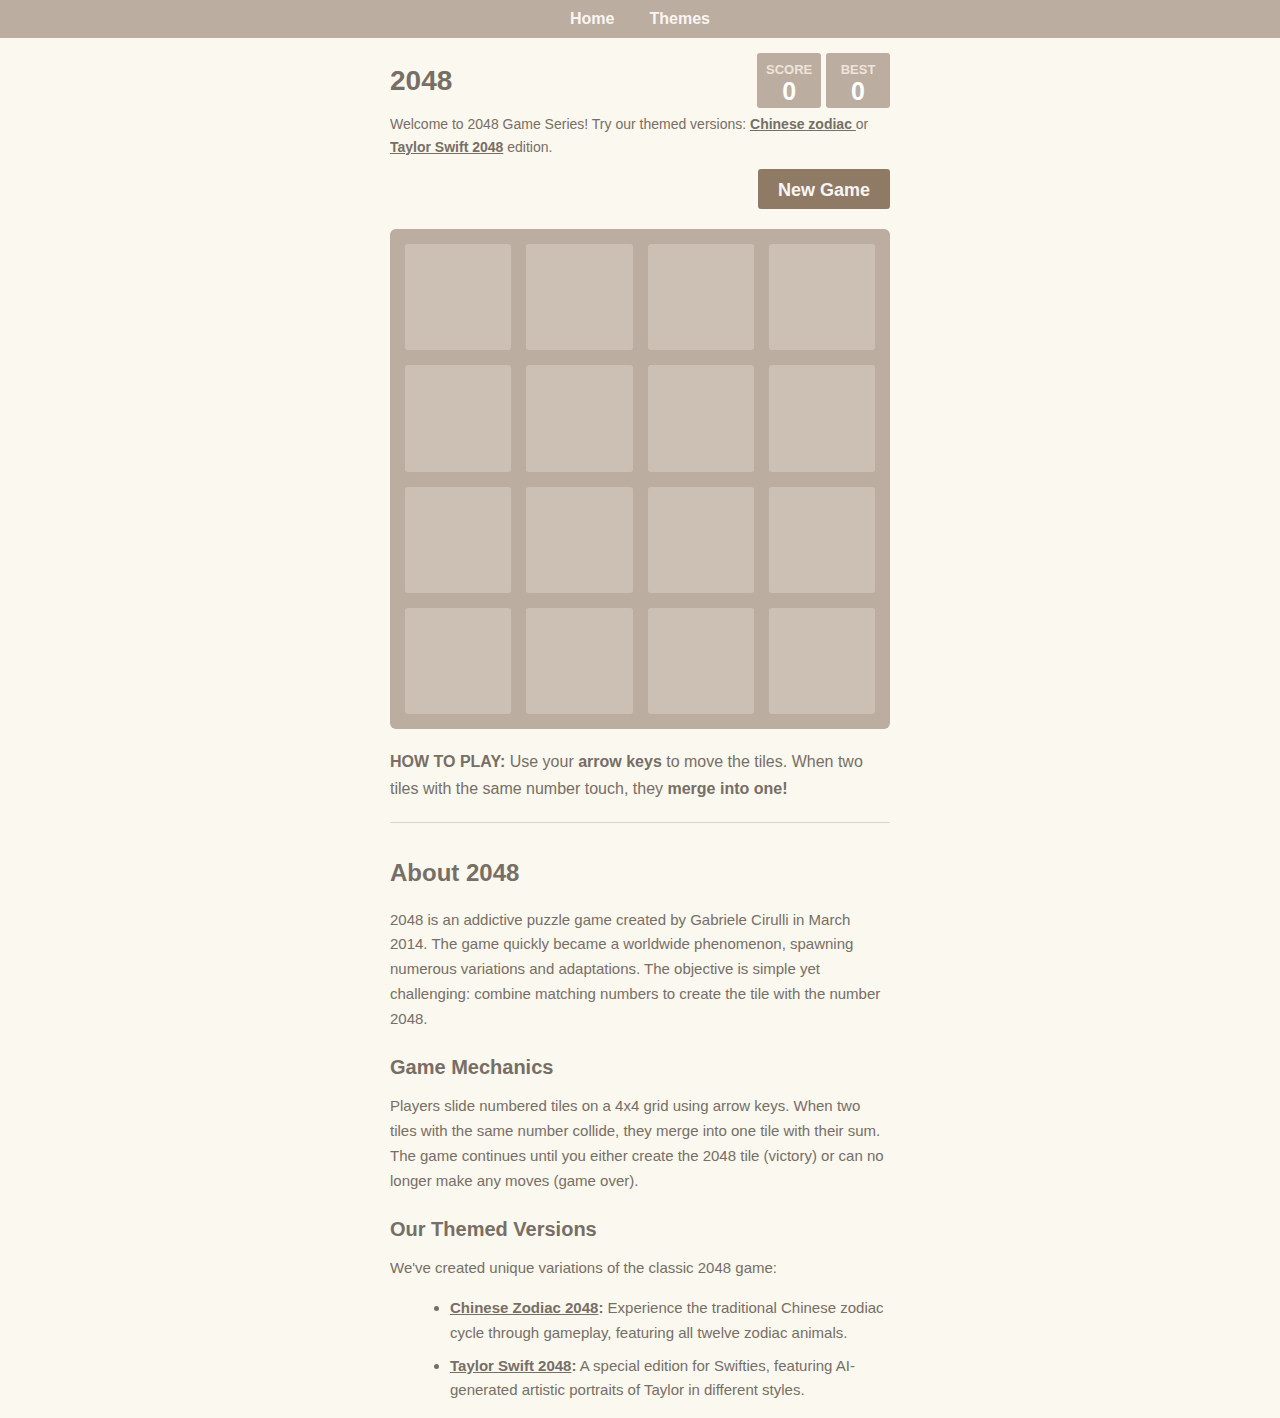
==== index.html @ b106d7b9 "update index" ====
<!DOCTYPE html>
<html>
<head>
  <meta charset="utf-8">
  <title>2048 Game Series | 2048 Fun Games</title>
  <meta name="description" content="Play the 2048 game series! Try our themed versions: Chinese zodiac 2048 or Taylor Swift 2048.">
  <link href="themes/common.css" rel="stylesheet" type="text/css">
  <link href="style/main.css" rel="stylesheet" type="text/css">
 
  <link rel="apple-touch-icon" href="meta/apple-touch-icon.png">
  <link rel="apple-touch-startup-image" href="meta/apple-touch-startup-image-640x1096.png" media="(device-width: 320px) and (device-height: 568px) and (-webkit-device-pixel-ratio: 2)"> <!-- iPhone 5+ -->
  <link rel="apple-touch-startup-image" href="meta/apple-touch-startup-image-640x920.png"  media="(device-width: 320px) and (device-height: 480px) and (-webkit-device-pixel-ratio: 2)"> <!-- iPhone, retina -->
  <meta name="apple-mobile-web-app-capable" content="yes">
  <meta name="apple-mobile-web-app-status-bar-style" content="black">

  <meta name="HandheldFriendly" content="True">
  <meta name="MobileOptimized" content="320">
  <meta name="viewport" content="width=device-width, target-densitydpi=160dpi, initial-scale=1.0, maximum-scale=1, user-scalable=no, minimal-ui">
  <link rel="icon" type="image/x-icon" href="favicon-16x16.ico">
  <link rel="shortcut icon" type="image/x-icon" href="favicon-16x16.ico">
  <link rel="stylesheet" href="https://cdnjs.cloudflare.com/ajax/libs/font-awesome/5.15.4/css/all.min.css">
</head>
<body>
  <div class="nav-container">
    <div class="nav-menu">
      <div class="nav-item">
        <a href="index.html" style="color: #f9f6f2; text-decoration: none; display: block;">Home</a>
      </div>
      <div class="nav-item">
        Themes
        <div class="dropdown-content">
          <a href="themes/zodiac.html">Chinese Zodiac</a>
          <a href="themes/taylorSwift.html">Taylor Swift</a>
        </div>
      </div>
    </div>
  </div>

  <div class="container">
    <div class="heading">
      <h1 class="title">2048</h1>
      <div class="scores-container">
        <div class="score-container">0</div>
        <div class="best-container">0</div>
      </div>
    </div>

    <p class="theme-intro">
      Welcome to 2048 Game Series! Try our themed versions: 
      <a href="themes/zodiac.html">Chinese zodiac </a> or 
      <a href="themes/taylorSwift.html">Taylor Swift 2048</a> edition.
    </p>

    <div class="above-game">
      
      <a class="restart-button">New Game</a>
    </div>

    <div class="game-container">
      <div class="game-message">
        <p></p>
        <div class="social-sharing">
          <a href="#" class="twitter-share" onclick="shareOnTwitter()">
            <i class="fab fa-twitter"></i> Share on Twitter
          </a>
          <a href="#" class="xiaohongshu-share" onclick="shareOnXiaohongshu()">
            <i class="fas fa-heart"></i> Share on 小红书
          </a>
        </div>
        <div class="lower">
          <a class="keep-playing-button">Keep going</a>
          <a class="retry-button">Try again</a>
        </div>
      </div>

      <div class="grid-container">
        <div class="grid-row">
          <div class="grid-cell"></div>
          <div class="grid-cell"></div>
          <div class="grid-cell"></div>
          <div class="grid-cell"></div>
        </div>
        <div class="grid-row">
          <div class="grid-cell"></div>
          <div class="grid-cell"></div>
          <div class="grid-cell"></div>
          <div class="grid-cell"></div>
        </div>
        <div class="grid-row">
          <div class="grid-cell"></div>
          <div class="grid-cell"></div>
          <div class="grid-cell"></div>
          <div class="grid-cell"></div>
        </div>
        <div class="grid-row">
          <div class="grid-cell"></div>
          <div class="grid-cell"></div>
          <div class="grid-cell"></div>
          <div class="grid-cell"></div>
        </div>
      </div>

      <div class="tile-container">

      </div>
    </div>

    <p class="game-explanation">
      <strong class="important">How to play:</strong> Use your <strong>arrow keys</strong> to move the tiles. When two tiles with the same number touch, they <strong>merge into one!</strong>
    </p>
    <hr>
    <div class="game-description">
      <h2>About 2048</h2>
      <p>2048 is an addictive puzzle game created by Gabriele Cirulli in March 2014. The game quickly became a worldwide phenomenon, 
      spawning numerous variations and adaptations. The objective is simple yet challenging: combine matching numbers to create the tile with the number 2048.</p>
      
      <h3>Game Mechanics</h3>
      <p>Players slide numbered tiles on a 4x4 grid using arrow keys. When two tiles with the same number collide, they merge into one tile with their sum. 
      The game continues until you either create the 2048 tile (victory) or can no longer make any moves (game over).</p>
      
      <h3>Our Themed Versions</h3>
      <p>We've created unique variations of the classic 2048 game:</p>
      <ul>
        <li><strong><a href="themes/zodiac.html">Chinese Zodiac 2048</a>:</strong> Experience the traditional Chinese zodiac cycle through gameplay, featuring all twelve zodiac animals.</li>
        <li><strong><a href="themes/taylorSwift.html">Taylor Swift 2048</a>:</strong> A special edition for Swifties, featuring AI-generated artistic portraits of Taylor in different styles.</li>
      </ul>
    </div>
  </div>

  <script src="js/bind_polyfill.js"></script>
  <script src="js/classlist_polyfill.js"></script>
  <script src="js/animframe_polyfill.js"></script>
  <script src="js/keyboard_input_manager.js"></script>
  <script src="js/html_actuator.js"></script>
  <script src="js/grid.js"></script>
  <script src="js/tile.js"></script>
  <script src="js/local_storage_manager.js"></script>
  <script src="js/game_manager.js"></script>
  <script src="js/application.js"></script>
  <script>
    function shareOnTwitter() {
      const text = "I just played 2048 Game! Check it out!";
      const url = window.location.href;
      window.open(`https://twitter.com/intent/tweet?text=${encodeURIComponent(text)}&url=${encodeURIComponent(url)}`, '_blank');
    }

    function shareOnXiaohongshu() {
      // 小红书分享
      const text = "I just played 2048 Game! Check it out: " + window.location.href;
      navigator.clipboard.writeText(text).then(() => {
        alert("Link copied! You can now paste it on Xiaohongshu.");
      });
    }
  </script>
  <div style="display: none;">
    <!-- Google tag (gtag.js) -->
    <script async src="https://www.googletagmanager.com/gtag/js?id=G-PC9T8W1TWM"></script>
    <script>
      window.dataLayer = window.dataLayer || [];
      function gtag(){dataLayer.push(arguments);}
      gtag('js', new Date());

      gtag('config', 'G-PC9T8W1TWM');
    </script>
  </div>
</body>
</html>
---- themes/common.css ----
/* 基础布局调整 */
body {
  margin: 0;
  padding: 0;
}

/* 导航栏样式 */
.nav-container {
  background-color: #bbada0;
  padding: 5px 0;
  margin-bottom: 15px;
  position: relative;
  z-index: 90;
}

.nav-menu {
  max-width: 500px;
  margin: 0 auto;
  display: flex;
  justify-content: center;
  gap: 15px;
}

.nav-item {
  position: relative;
  color: #f9f6f2;
  cursor: pointer;
  font-weight: bold;
  font-size: 16px;
  padding: 5px 10px;
}

.dropdown-content {
  display: none;
  position: absolute;
  background-color: #bbada0;
  min-width: 160px;
  box-shadow: 0px 8px 16px 0px rgba(0,0,0,0.2);
  z-index: 100;
  border-radius: 3px;
  top: 100%;
  left: 0;
  margin-top: 0;
}

.nav-item::after {
  content: '';
  position: absolute;
  bottom: -10px;
  left: 0;
  right: 0;
  height: 10px;
}

.nav-item:hover .dropdown-content {
  display: block;
}

.dropdown-content a {
  color: #f9f6f2;
  padding: 8px 12px;
  text-decoration: none;
  display: block;
  white-space: nowrap;
}

.dropdown-content a:hover {
  background-color: #8f7a66;
  border-radius: 3px;
}

/* 容器布局调整 */
.container {
  margin-top: 10px;
  padding: 0 15px;
  max-width: 600px;
}

.heading {
  margin-bottom: 5px;
}

h1.title {
  font-size: 28px;
  margin: 0;
  display: block;
  float: left;
}

.scores-container {
  float: right;
  margin-top: 0;
  z-index: 1;
  position: relative;
}

.above-game {
  margin-bottom: 10px;
  margin-top: 0;
}

.game-intro {
  margin-bottom: 0;
  line-height: 1.2;
  margin-top: 0;
}

.game-explanation {
  margin-top: 10px;
  font-size: 14px;
}

/* 移动端适配 */
@media screen and (max-width: 520px) {
  .container {
    padding: 0 10px;
    margin-top: 5px;
  }

  h1.title {
    font-size: 20px;
    padding-top: 5px;
  }

  .scores-container {
    margin-top: 0;
  }

  .score-container, .best-container {
    padding: 10px 15px;
    min-width: 40px;
  }

  .heading {
    margin-bottom: 5px;
  }

  .game-intro {
    font-size: 14px;
    margin-top: 0;
  }

  .game-explanation {
    font-size: 13px;
    margin-top: 5px;
  }

  .grid-container {
    margin-top: 5px;
  }

  .theme-intro {
    margin-bottom: 8px;
  }

  .above-game {
    margin-bottom: 8px;
    margin-top: 0;
  }
}

/* 小屏幕设备优化 */
@media screen and (max-width: 320px) {
  h1.title {
    font-size: 18px;
  }

  .container {
    padding: 0 5px;
  }

  .score-container, .best-container {
    padding: 8px 12px;
    min-width: 30px;
    font-size: 14px;
  }
}

.theme-intro {
  font-size: 14px;
  color: #776e65;
  margin-bottom: 10px;
  text-align: left;
}

.theme-intro a {
  color: #776e65;
  font-weight: bold;
  text-decoration: underline;
  cursor: pointer;
}

.theme-intro a:hover {
  color: #8f7a66;
}

.restart-button:hover {
  background-color: #9f8b77;
  transition: background-color 0.2s ease;
}

.nav-item:hover {
  opacity: 0.9;
}

/* SEO内容样式 */
.game-description {
  margin-top: 30px;
  color: #776e65;
  font-size: 15px;
  line-height: 1.65;
}

.game-description h2 {
  font-size: 24px;
  margin-bottom: 15px;
  color: #776e65;
}

.game-description h3 {
  font-size: 20px;
  margin: 20px 0 10px;
  color: #776e65;
}

.game-description p {
  margin-bottom: 15px;
}

.game-description ul {
  margin-left: 20px;
  margin-bottom: 15px;
}

.game-description li {
  margin-bottom: 8px;
}

@media screen and (max-width: 520px) {
  .game-description {
    font-size: 14px;
  }
  
  .game-description h2 {
    font-size: 20px;
  }
  
  .game-description h3 {
    font-size: 18px;
  }
}

/* 社交分享按钮样式 */
.social-sharing {
  text-align: center;
  margin: 20px 0;
}

.social-sharing a {
  display: inline-flex;
  align-items: center;
  justify-content: center;
  margin: 0 10px;
  padding: 8px 15px;
  border-radius: 20px;
  color: #fff;
  text-decoration: none;
  font-size: 14px;
  transition: opacity 0.2s;
}

.social-sharing a:hover {
  opacity: 0.8;
}

.social-sharing .twitter-share {
  background-color: #1DA1F2;
}

.social-sharing .youtube-share {
  background-color: #FF0000;
}

.social-sharing .xiaohongshu-share {
  background-color: #FE2C55;
}

.social-sharing i {
  margin-right: 5px;
  font-size: 16px;
}

@media screen and (max-width: 520px) {
  .social-sharing {
    margin: 15px 0;
  }
  
  .social-sharing a {
    padding: 6px 12px;
    font-size: 12px;
}
---- style/main.css ----
@import url(fonts/clear-sans.css);
html, body {
  margin: 0;
  padding: 0;
  background: #faf8ef;
  color: #776e65;
  font-family: "Clear Sans", "Helvetica Neue", Arial, sans-serif;
  font-size: 18px; }

body {
  margin: 0; }

.heading:after {
  content: "";
  display: block;
  clear: both; }

h1.title {
  font-weight: bold;
  margin: 0;
  display: block;
  float: left;
  line-height: 55px; }

@-webkit-keyframes move-up {
  0% {
    top: 25px;
    opacity: 1; }

  100% {
    top: -50px;
    opacity: 0; } }
@-moz-keyframes move-up {
  0% {
    top: 25px;
    opacity: 1; }

  100% {
    top: -50px;
    opacity: 0; } }
@keyframes move-up {
  0% {
    top: 25px;
    opacity: 1; }

  100% {
    top: -50px;
    opacity: 0; } }
.scores-container {
  float: right;
  text-align: right; }

.score-container, .best-container {
  position: relative;
  display: inline-block;
  background: #bbada0;
  padding: 15px 25px;
  font-size: 25px;
  height: 25px;
  line-height: 47px;
  font-weight: bold;
  border-radius: 3px;
  color: white;
  text-align: center; }
  .score-container:after, .best-container:after {
    position: absolute;
    width: 100%;
    top: 10px;
    left: 0;
    text-transform: uppercase;
    font-size: 13px;
    line-height: 13px;
    text-align: center;
    color: #eee4da; }
  .score-container .score-addition, .best-container .score-addition {
    position: absolute;
    right: 30px;
    color: red;
    font-size: 25px;
    line-height: 25px;
    font-weight: bold;
    color: rgba(119, 110, 101, 0.9);
    z-index: 100;
    -webkit-animation: move-up 600ms ease-in;
    -moz-animation: move-up 600ms ease-in;
    animation: move-up 600ms ease-in;
    -webkit-animation-fill-mode: both;
    -moz-animation-fill-mode: both;
    animation-fill-mode: both; }

.score-container:after {
  content: "Score"; }

.best-container:after {
  content: "Best"; }

p {
  margin-top: 0;
  margin-bottom: 10px;
  line-height: 1.65; }

a {
  color: #776e65;
  font-weight: bold;
  text-decoration: underline;
  cursor: pointer; }

strong.important {
  text-transform: uppercase; }

hr {
  border: none;
  border-bottom: 1px solid #d8d4d0;
  margin-top: 20px;
  margin-bottom: 30px; }

.container {
  width: 500px;
  margin: 0 auto; }

@-webkit-keyframes fade-in {
  0% {
    opacity: 0; }

  100% {
    opacity: 1; } }
@-moz-keyframes fade-in {
  0% {
    opacity: 0; }

  100% {
    opacity: 1; } }
@keyframes fade-in {
  0% {
    opacity: 0; }

  100% {
    opacity: 1; } }
.game-container {
  margin-top: 20px;
  position: relative;
  padding: 15px;
  cursor: default;
  -webkit-touch-callout: none;
  -ms-touch-callout: none;
  -webkit-user-select: none;
  -moz-user-select: none;
  -ms-user-select: none;
  -ms-touch-action: none;
  touch-action: none;
  background: #bbada0;
  border-radius: 6px;
  width: 500px;
  height: 500px;
  -webkit-box-sizing: border-box;
  -moz-box-sizing: border-box;
  box-sizing: border-box; }
  .game-container .game-message {
    display: none;
    position: absolute;
    top: 0;
    right: 0;
    bottom: 0;
    left: 0;
    background: rgba(238, 228, 218, 0.5);
    z-index: 100;
    text-align: center;
    -webkit-animation: fade-in 800ms ease 1200ms;
    -moz-animation: fade-in 800ms ease 1200ms;
    animation: fade-in 800ms ease 1200ms;
    -webkit-animation-fill-mode: both;
    -moz-animation-fill-mode: both;
    animation-fill-mode: both; }
    .game-container .game-message p {
      font-size: 60px;
      font-weight: bold;
      height: 60px;
      line-height: 60px;
      margin-top: 222px; }
    .game-container .game-message .lower {
      display: block;
      margin-top: 59px; }
    .game-container .game-message a {
      display: inline-block;
      background: #8f7a66;
      border-radius: 3px;
      padding: 0 20px;
      text-decoration: none;
      color: #f9f6f2;
      height: 40px;
      line-height: 42px;
      margin-left: 9px; }
      .game-container .game-message a.keep-playing-button {
        display: none; }
    .game-container .game-message.game-won {
      background: rgba(237, 194, 46, 0.5);
      color: #f9f6f2; }
      .game-container .game-message.game-won a.keep-playing-button {
        display: inline-block; }
    .game-container .game-message.game-won, .game-container .game-message.game-over {
      display: block; }

.grid-container {
  position: absolute;
  z-index: 1; }

.grid-row {
  margin-bottom: 15px; }
  .grid-row:last-child {
    margin-bottom: 0; }
  .grid-row:after {
    content: "";
    display: block;
    clear: both; }

.grid-cell {
  width: 106.25px;
  height: 106.25px;
  margin-right: 15px;
  float: left;
  border-radius: 3px;
  background: rgba(238, 228, 218, 0.35); }
  .grid-cell:last-child {
    margin-right: 0; }

.tile-container {
  position: absolute;
  z-index: 2; }

.tile, .tile .tile-inner {
  width: 107px;
  height: 107px;
  line-height: 107px; }
.tile.tile-position-1-1 {
  -webkit-transform: translate(0px, 0px);
  -moz-transform: translate(0px, 0px);
  -ms-transform: translate(0px, 0px);
  transform: translate(0px, 0px); }
.tile.tile-position-1-2 {
  -webkit-transform: translate(0px, 121px);
  -moz-transform: translate(0px, 121px);
  -ms-transform: translate(0px, 121px);
  transform: translate(0px, 121px); }
.tile.tile-position-1-3 {
  -webkit-transform: translate(0px, 242px);
  -moz-transform: translate(0px, 242px);
  -ms-transform: translate(0px, 242px);
  transform: translate(0px, 242px); }
.tile.tile-position-1-4 {
  -webkit-transform: translate(0px, 363px);
  -moz-transform: translate(0px, 363px);
  -ms-transform: translate(0px, 363px);
  transform: translate(0px, 363px); }
.tile.tile-position-2-1 {
  -webkit-transform: translate(121px, 0px);
  -moz-transform: translate(121px, 0px);
  -ms-transform: translate(121px, 0px);
  transform: translate(121px, 0px); }
.tile.tile-position-2-2 {
  -webkit-transform: translate(121px, 121px);
  -moz-transform: translate(121px, 121px);
  -ms-transform: translate(121px, 121px);
  transform: translate(121px, 121px); }
.tile.tile-position-2-3 {
  -webkit-transform: translate(121px, 242px);
  -moz-transform: translate(121px, 242px);
  -ms-transform: translate(121px, 242px);
  transform: translate(121px, 242px); }
.tile.tile-position-2-4 {
  -webkit-transform: translate(121px, 363px);
  -moz-transform: translate(121px, 363px);
  -ms-transform: translate(121px, 363px);
  transform: translate(121px, 363px); }
.tile.tile-position-3-1 {
  -webkit-transform: translate(242px, 0px);
  -moz-transform: translate(242px, 0px);
  -ms-transform: translate(242px, 0px);
  transform: translate(242px, 0px); }
.tile.tile-position-3-2 {
  -webkit-transform: translate(242px, 121px);
  -moz-transform: translate(242px, 121px);
  -ms-transform: translate(242px, 121px);
  transform: translate(242px, 121px); }
.tile.tile-position-3-3 {
  -webkit-transform: translate(242px, 242px);
  -moz-transform: translate(242px, 242px);
  -ms-transform: translate(242px, 242px);
  transform: translate(242px, 242px); }
.tile.tile-position-3-4 {
  -webkit-transform: translate(242px, 363px);
  -moz-transform: translate(242px, 363px);
  -ms-transform: translate(242px, 363px);
  transform: translate(242px, 363px); }
.tile.tile-position-4-1 {
  -webkit-transform: translate(363px, 0px);
  -moz-transform: translate(363px, 0px);
  -ms-transform: translate(363px, 0px);
  transform: translate(363px, 0px); }
.tile.tile-position-4-2 {
  -webkit-transform: translate(363px, 121px);
  -moz-transform: translate(363px, 121px);
  -ms-transform: translate(363px, 121px);
  transform: translate(363px, 121px); }
.tile.tile-position-4-3 {
  -webkit-transform: translate(363px, 242px);
  -moz-transform: translate(363px, 242px);
  -ms-transform: translate(363px, 242px);
  transform: translate(363px, 242px); }
.tile.tile-position-4-4 {
  -webkit-transform: translate(363px, 363px);
  -moz-transform: translate(363px, 363px);
  -ms-transform: translate(363px, 363px);
  transform: translate(363px, 363px); }

.tile {
  position: absolute;
  -webkit-transition: 100ms ease-in-out;
  -moz-transition: 100ms ease-in-out;
  transition: 100ms ease-in-out;
  -webkit-transition-property: -webkit-transform;
  -moz-transition-property: -moz-transform;
  transition-property: transform; }
  .tile .tile-inner {
    border-radius: 3px;
    background: #eee4da;
    text-align: center;
    font-weight: bold;
    z-index: 10;
    font-size: 55px; }
  .tile.tile-2 .tile-inner {
    background: #eee4da;
    box-shadow: 0 0 30px 10px rgba(243, 215, 116, 0), inset 0 0 0 1px rgba(255, 255, 255, 0); }
  .tile.tile-4 .tile-inner {
    background: #ede0c8;
    box-shadow: 0 0 30px 10px rgba(243, 215, 116, 0), inset 0 0 0 1px rgba(255, 255, 255, 0); }
  .tile.tile-8 .tile-inner {
    color: #f9f6f2;
    background: #f2b179; }
  .tile.tile-16 .tile-inner {
    color: #f9f6f2;
    background: #f59563; }
  .tile.tile-32 .tile-inner {
    color: #f9f6f2;
    background: #f67c5f; }
  .tile.tile-64 .tile-inner {
    color: #f9f6f2;
    background: #f65e3b; }
  .tile.tile-128 .tile-inner {
    color: #f9f6f2;
    background: #edcf72;
    box-shadow: 0 0 30px 10px rgba(243, 215, 116, 0.2381), inset 0 0 0 1px rgba(255, 255, 255, 0.14286);
    font-size: 45px; }
    @media screen and (max-width: 520px) {
      .tile.tile-128 .tile-inner {
        font-size: 25px; } }
  .tile.tile-256 .tile-inner {
    color: #f9f6f2;
    background: #edcc61;
    box-shadow: 0 0 30px 10px rgba(243, 215, 116, 0.31746), inset 0 0 0 1px rgba(255, 255, 255, 0.19048);
    font-size: 45px; }
    @media screen and (max-width: 520px) {
      .tile.tile-256 .tile-inner {
        font-size: 25px; } }
  .tile.tile-512 .tile-inner {
    color: #f9f6f2;
    background: #edc850;
    box-shadow: 0 0 30px 10px rgba(243, 215, 116, 0.39683), inset 0 0 0 1px rgba(255, 255, 255, 0.2381);
    font-size: 45px; }
    @media screen and (max-width: 520px) {
      .tile.tile-512 .tile-inner {
        font-size: 25px; } }
  .tile.tile-1024 .tile-inner {
    color: #f9f6f2;
    background: #edc53f;
    box-shadow: 0 0 30px 10px rgba(243, 215, 116, 0.47619), inset 0 0 0 1px rgba(255, 255, 255, 0.28571);
    font-size: 35px; }
    @media screen and (max-width: 520px) {
      .tile.tile-1024 .tile-inner {
        font-size: 15px; } }
  .tile.tile-2048 .tile-inner {
    color: #f9f6f2;
    background: #edc22e;
    box-shadow: 0 0 30px 10px rgba(243, 215, 116, 0.55556), inset 0 0 0 1px rgba(255, 255, 255, 0.33333);
    font-size: 35px; }
    @media screen and (max-width: 520px) {
      .tile.tile-2048 .tile-inner {
        font-size: 15px; } }
  .tile.tile-super .tile-inner {
    color: #f9f6f2;
    background: #3c3a32;
    font-size: 30px; }
    @media screen and (max-width: 520px) {
      .tile.tile-super .tile-inner {
        font-size: 10px; } }

@-webkit-keyframes appear {
  0% {
    opacity: 0;
    -webkit-transform: scale(0);
    -moz-transform: scale(0);
    -ms-transform: scale(0);
    transform: scale(0); }

  100% {
    opacity: 1;
    -webkit-transform: scale(1);
    -moz-transform: scale(1);
    -ms-transform: scale(1);
    transform: scale(1); } }
@-moz-keyframes appear {
  0% {
    opacity: 0;
    -webkit-transform: scale(0);
    -moz-transform: scale(0);
    -ms-transform: scale(0);
    transform: scale(0); }

  100% {
    opacity: 1;
    -webkit-transform: scale(1);
    -moz-transform: scale(1);
    -ms-transform: scale(1);
    transform: scale(1); } }
@keyframes appear {
  0% {
    opacity: 0;
    -webkit-transform: scale(0);
    -moz-transform: scale(0);
    -ms-transform: scale(0);
    transform: scale(0); }

  100% {
    opacity: 1;
    -webkit-transform: scale(1);
    -moz-transform: scale(1);
    -ms-transform: scale(1);
    transform: scale(1); } }
.tile-new .tile-inner {
  -webkit-animation: appear 200ms ease 100ms;
  -moz-animation: appear 200ms ease 100ms;
  animation: appear 200ms ease 100ms;
  -webkit-animation-fill-mode: backwards;
  -moz-animation-fill-mode: backwards;
  animation-fill-mode: backwards; }

@-webkit-keyframes pop {
  0% {
    -webkit-transform: scale(0);
    -moz-transform: scale(0);
    -ms-transform: scale(0);
    transform: scale(0); }

  50% {
    -webkit-transform: scale(1.2);
    -moz-transform: scale(1.2);
    -ms-transform: scale(1.2);
    transform: scale(1.2); }

  100% {
    -webkit-transform: scale(1);
    -moz-transform: scale(1);
    -ms-transform: scale(1);
    transform: scale(1); } }
@-moz-keyframes pop {
  0% {
    -webkit-transform: scale(0);
    -moz-transform: scale(0);
    -ms-transform: scale(0);
    transform: scale(0); }

  50% {
    -webkit-transform: scale(1.2);
    -moz-transform: scale(1.2);
    -ms-transform: scale(1.2);
    transform: scale(1.2); }

  100% {
    -webkit-transform: scale(1);
    -moz-transform: scale(1);
    -ms-transform: scale(1);
    transform: scale(1); } }
@keyframes pop {
  0% {
    -webkit-transform: scale(0);
    -moz-transform: scale(0);
    -ms-transform: scale(0);
    transform: scale(0); }

  50% {
    -webkit-transform: scale(1.2);
    -moz-transform: scale(1.2);
    -ms-transform: scale(1.2);
    transform: scale(1.2); }

  100% {
    -webkit-transform: scale(1);
    -moz-transform: scale(1);
    -ms-transform: scale(1);
    transform: scale(1); } }
.tile-merged .tile-inner {
  z-index: 20;
  -webkit-animation: pop 200ms ease 100ms;
  -moz-animation: pop 200ms ease 100ms;
  animation: pop 200ms ease 100ms;
  -webkit-animation-fill-mode: backwards;
  -moz-animation-fill-mode: backwards;
  animation-fill-mode: backwards; }

.above-game:after {
  content: "";
  display: block;
  clear: both; }

.game-intro {
  float: left;
  line-height: 42px;
  margin-bottom: 0;
  font-size: 16px;
  max-width: 60%; }

.restart-button {
  display: inline-block;
  background: #8f7a66;
  border-radius: 3px;
  padding: 0 20px;
  text-decoration: none;
  color: #f9f6f2;
  height: 40px;
  line-height: 42px;
  float: right;
  transition: background 0.2s ease; }

.restart-button:hover {
  background: #9f8b77; }

.game-explanation {
  margin-top: 20px;
  font-size: 16px; }

@media screen and (max-width: 520px) {
  html, body {
    font-size: 15px; }

  body {
    margin: 0;
    padding: 0; }

  h1.title {
    font-size: 27px;
    line-height: 40px; }

  .container {
    width: 280px;
    margin: 0 auto; }

  .score-container, .best-container {
    margin-top: 0;
    padding: 15px 10px;
    min-width: 40px;
    height: 20px;
    line-height: 40px; }

  .heading {
    margin-bottom: 10px; }

  .game-intro {
    width: 55%;
    display: block;
    box-sizing: border-box;
    line-height: 1.65;
    font-size: 14px;
    max-width: 55%; }

  .restart-button {
    width: 42%;
    padding: 0;
    display: block;
    box-sizing: border-box;
    margin-top: 2px;
    font-size: 14px;
    float: right;
    text-align: center; }

  .game-container {
    margin-top: 10px;
    position: relative;
    padding: 10px;
    cursor: default;
    -webkit-touch-callout: none;
    -ms-touch-callout: none;
    -webkit-user-select: none;
    -moz-user-select: none;
    -ms-user-select: none;
    -ms-touch-action: none;
    touch-action: none;
    background: #bbada0;
    border-radius: 6px;
    width: 280px;
    height: 280px;
    -webkit-box-sizing: border-box;
    -moz-box-sizing: border-box;
    box-sizing: border-box; }
    .game-container .game-message {
      display: none;
      position: absolute;
      top: 0;
      right: 0;
      bottom: 0;
      left: 0;
      background: rgba(238, 228, 218, 0.5);
      z-index: 100;
      text-align: center;
      -webkit-animation: fade-in 800ms ease 1200ms;
      -moz-animation: fade-in 800ms ease 1200ms;
      animation: fade-in 800ms ease 1200ms;
      -webkit-animation-fill-mode: both;
      -moz-animation-fill-mode: both;
      animation-fill-mode: both; }
      .game-container .game-message p {
        font-size: 30px !important;
        height: 30px !important;
        line-height: 30px !important;
        margin-top: 90px !important; }
      .game-container .game-message .lower {
        display: block;
        margin-top: 30px !important; }
      .game-container .game-message a {
        display: inline-block;
        background: #8f7a66;
        border-radius: 3px;
        padding: 0 20px;
        text-decoration: none;
        color: #f9f6f2;
        height: 40px;
        line-height: 42px;
        margin-left: 9px; }
        .game-container .game-message a.keep-playing-button {
          display: none; }
      .game-container .game-message.game-won {
        background: rgba(237, 194, 46, 0.5);
        color: #f9f6f2; }
        .game-container .game-message.game-won a.keep-playing-button {
          display: inline-block; }
      .game-container .game-message.game-won, .game-container .game-message.game-over {
        display: block; }

  .grid-container {
    position: absolute;
    z-index: 1; }

  .grid-row {
    margin-bottom: 10px; }
    .grid-row:last-child {
      margin-bottom: 0; }
    .grid-row:after {
      content: "";
      display: block;
      clear: both; }

  .grid-cell {
    width: 57.5px;
    height: 57.5px;
    margin-right: 10px;
    float: left;
    border-radius: 3px;
    background: rgba(238, 228, 218, 0.35); }
    .grid-cell:last-child {
      margin-right: 0; }

  .tile-container {
    position: absolute;
    z-index: 2; }

  .tile, .tile .tile-inner {
    width: 58px;
    height: 58px;
    line-height: 58px; }
  .tile.tile-position-1-1 {
    -webkit-transform: translate(0px, 0px);
    -moz-transform: translate(0px, 0px);
    -ms-transform: translate(0px, 0px);
    transform: translate(0px, 0px); }
  .tile.tile-position-1-2 {
    -webkit-transform: translate(0px, 67px);
    -moz-transform: translate(0px, 67px);
    -ms-transform: translate(0px, 67px);
    transform: translate(0px, 67px); }
  .tile.tile-position-1-3 {
    -webkit-transform: translate(0px, 135px);
    -moz-transform: translate(0px, 135px);
    -ms-transform: translate(0px, 135px);
    transform: translate(0px, 135px); }
  .tile.tile-position-1-4 {
    -webkit-transform: translate(0px, 202px);
    -moz-transform: translate(0px, 202px);
    -ms-transform: translate(0px, 202px);
    transform: translate(0px, 202px); }
  .tile.tile-position-2-1 {
    -webkit-transform: translate(67px, 0px);
    -moz-transform: translate(67px, 0px);
    -ms-transform: translate(67px, 0px);
    transform: translate(67px, 0px); }
  .tile.tile-position-2-2 {
    -webkit-transform: translate(67px, 67px);
    -moz-transform: translate(67px, 67px);
    -ms-transform: translate(67px, 67px);
    transform: translate(67px, 67px); }
  .tile.tile-position-2-3 {
    -webkit-transform: translate(67px, 135px);
    -moz-transform: translate(67px, 135px);
    -ms-transform: translate(67px, 135px);
    transform: translate(67px, 135px); }
  .tile.tile-position-2-4 {
    -webkit-transform: translate(67px, 202px);
    -moz-transform: translate(67px, 202px);
    -ms-transform: translate(67px, 202px);
    transform: translate(67px, 202px); }
  .tile.tile-position-3-1 {
    -webkit-transform: translate(135px, 0px);
    -moz-transform: translate(135px, 0px);
    -ms-transform: translate(135px, 0px);
    transform: translate(135px, 0px); }
  .tile.tile-position-3-2 {
    -webkit-transform: translate(135px, 67px);
    -moz-transform: translate(135px, 67px);
    -ms-transform: translate(135px, 67px);
    transform: translate(135px, 67px); }
  .tile.tile-position-3-3 {
    -webkit-transform: translate(135px, 135px);
    -moz-transform: translate(135px, 135px);
    -ms-transform: translate(135px, 135px);
    transform: translate(135px, 135px); }
  .tile.tile-position-3-4 {
    -webkit-transform: translate(135px, 202px);
    -moz-transform: translate(135px, 202px);
    -ms-transform: translate(135px, 202px);
    transform: translate(135px, 202px); }
  .tile.tile-position-4-1 {
    -webkit-transform: translate(202px, 0px);
    -moz-transform: translate(202px, 0px);
    -ms-transform: translate(202px, 0px);
    transform: translate(202px, 0px); }
  .tile.tile-position-4-2 {
    -webkit-transform: translate(202px, 67px);
    -moz-transform: translate(202px, 67px);
    -ms-transform: translate(202px, 67px);
    transform: translate(202px, 67px); }
  .tile.tile-position-4-3 {
    -webkit-transform: translate(202px, 135px);
    -moz-transform: translate(202px, 135px);
    -ms-transform: translate(202px, 135px);
    transform: translate(202px, 135px); }
  .tile.tile-position-4-4 {
    -webkit-transform: translate(202px, 202px);
    -moz-transform: translate(202px, 202px);
    -ms-transform: translate(202px, 202px);
    transform: translate(202px, 202px); }

  .tile .tile-inner {
    font-size: 35px; }

  .game-message p {
    font-size: 30px !important;
    height: 30px !important;
    line-height: 30px !important;
    margin-top: 90px !important; }
  .game-message .lower {
    margin-top: 30px !important; } }

@media screen and (max-width: 320px) {
  .container {
    padding: 0 5px; }

  .game-container {
    margin-top: 5px; }

  .game-explanation {
    margin-top: 10px; } }
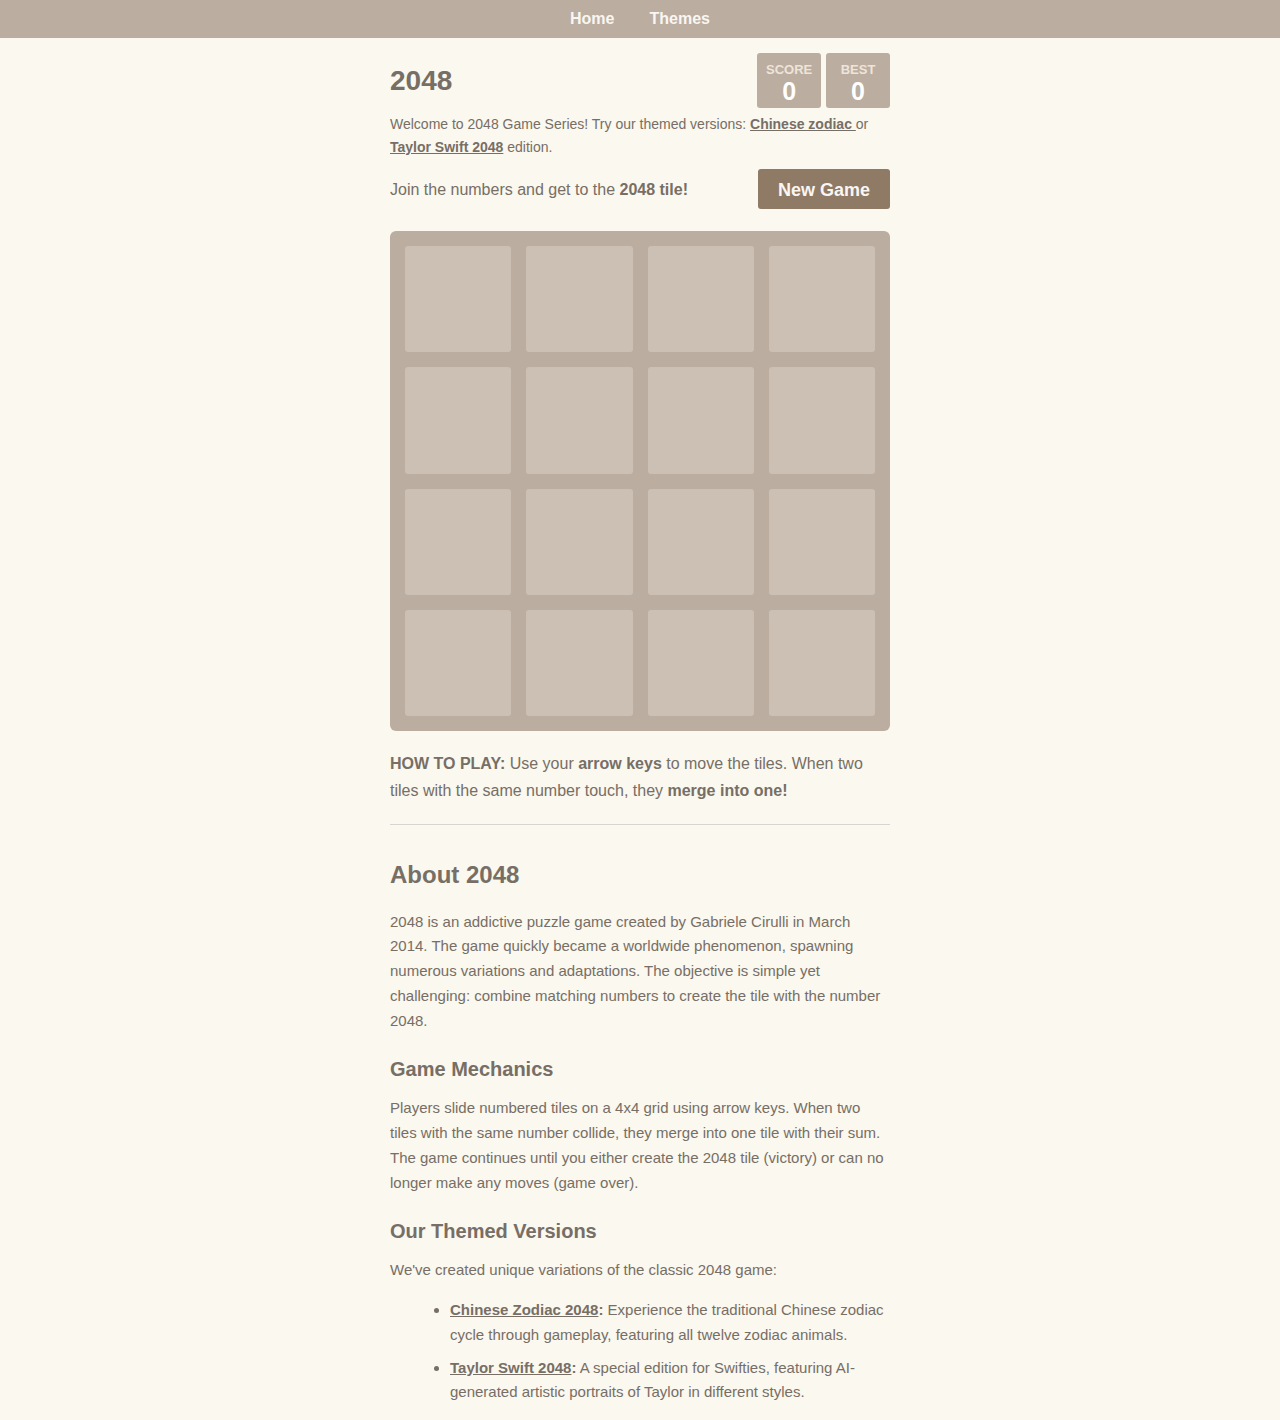
==== commit 4a16fffa: "update index" ====
--- a/index.html
+++ b/index.html
@@ -52,7 +52,7 @@
     </p>
 
     <div class="above-game">
-      
+      <p class="game-intro">Join the numbers and get to the <strong>2048 tile!</strong></p>
       <a class="restart-button">New Game</a>
     </div>
 
--- a/themes/common.css
+++ b/themes/common.css
@@ -101,7 +101,7 @@
 
 .game-intro {
   margin-bottom: 0;
-  line-height: 1.2;
+  
   margin-top: 0;
 }
 
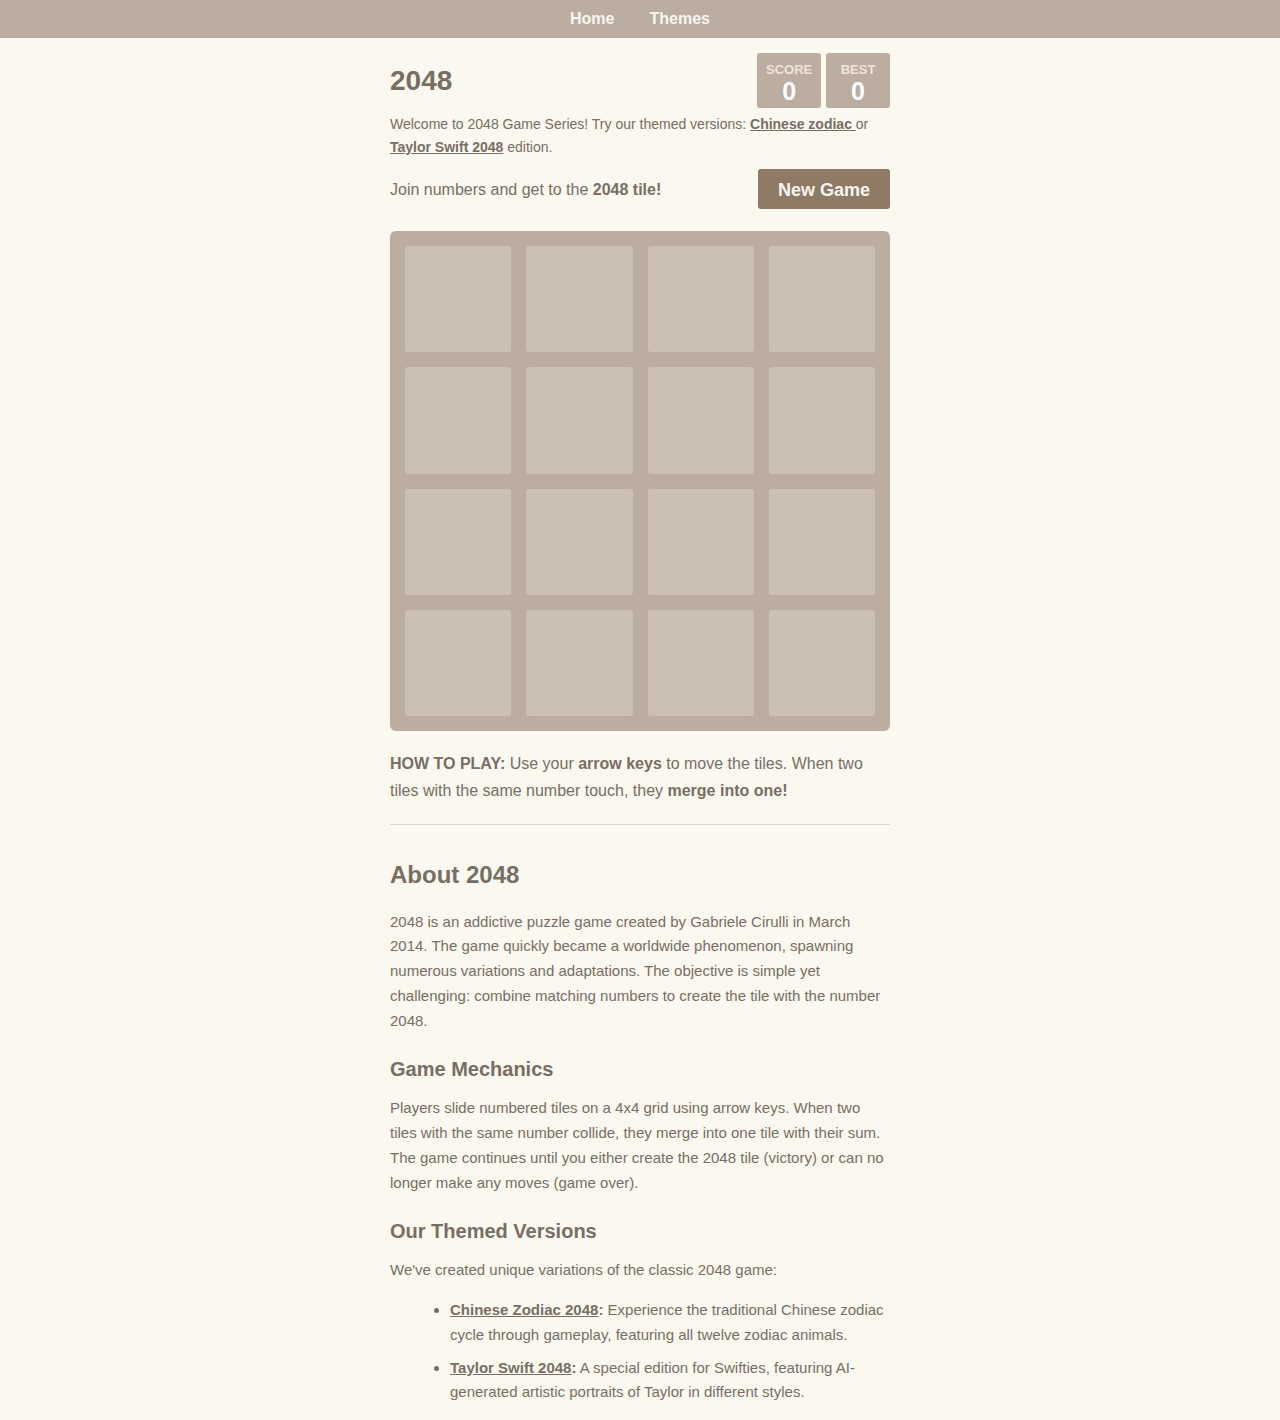
==== commit 1735a97e: "update index" ====
--- a/index.html
+++ b/index.html
@@ -52,7 +52,7 @@
     </p>
 
     <div class="above-game">
-      <p class="game-intro">Join the numbers and get to the <strong>2048 tile!</strong></p>
+      <p class="game-intro">Join numbers and get to the <strong>2048 tile!</strong></p>
       <a class="restart-button">New Game</a>
     </div>
 
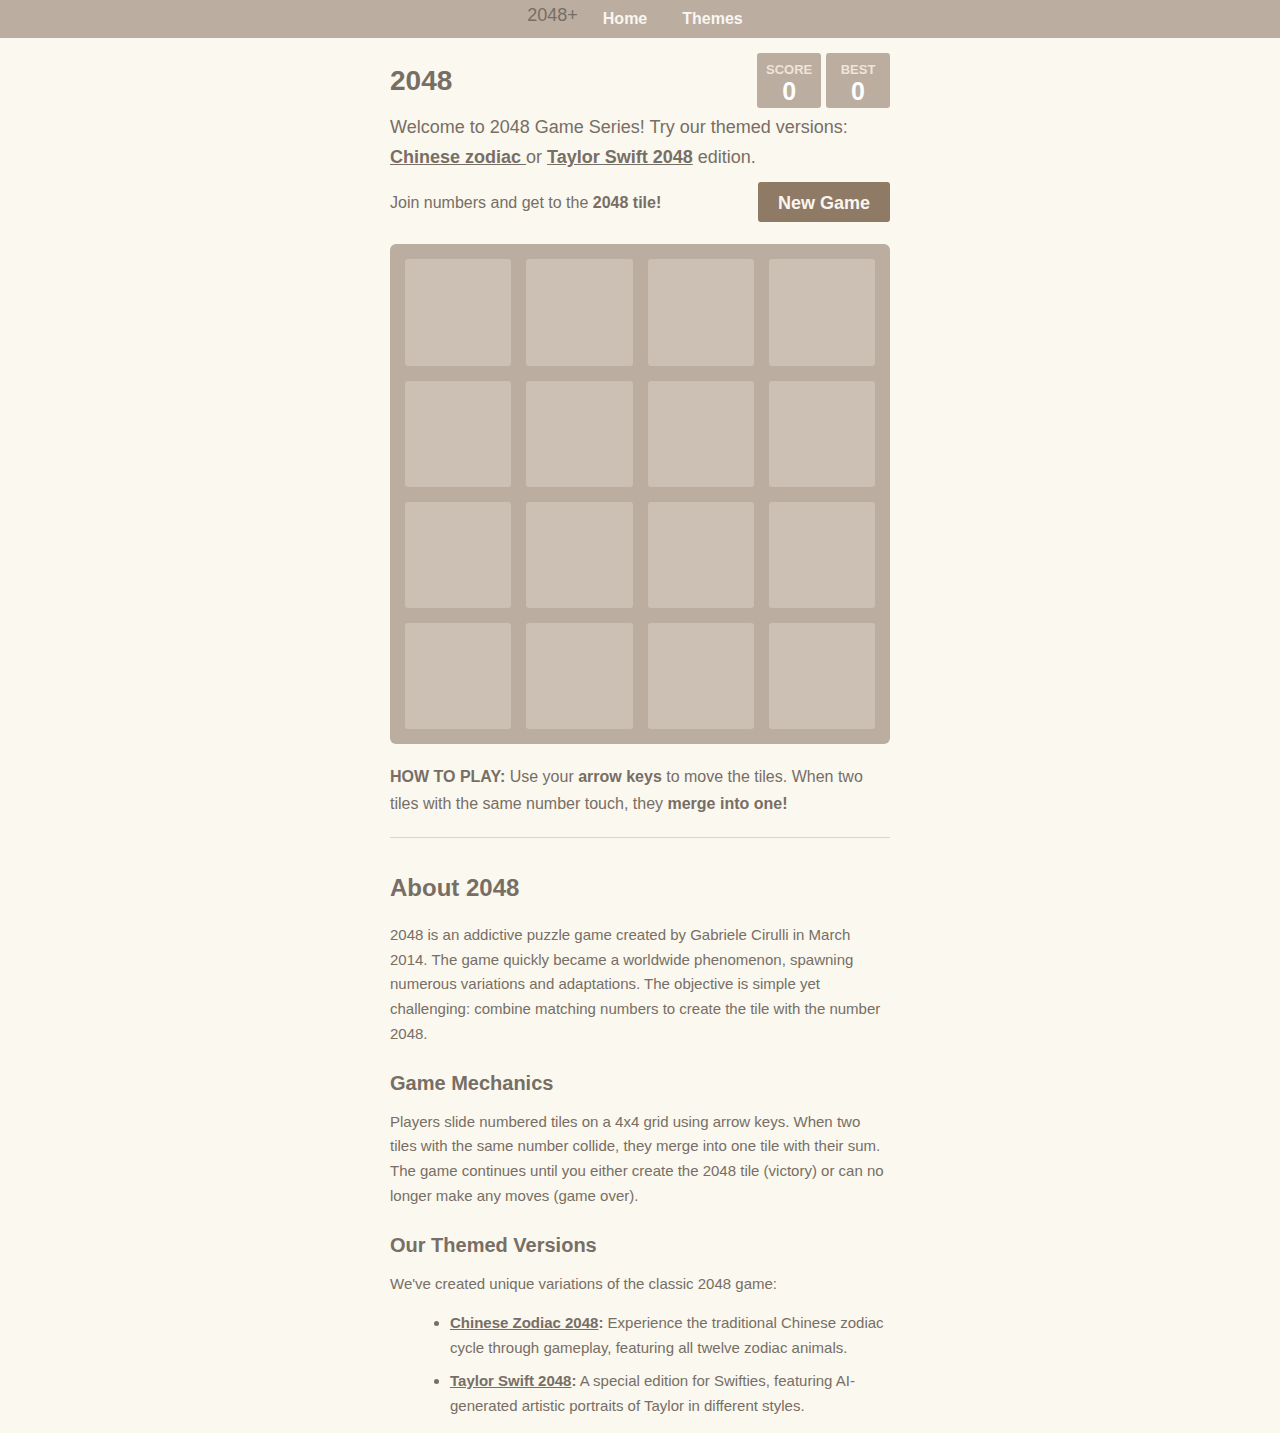
==== commit b9a475ef: "2048+" ====
--- a/index.html
+++ b/index.html
@@ -23,6 +23,7 @@
 <body>
   <div class="nav-container">
     <div class="nav-menu">
+      <div class="site-title">2048+</div>
       <div class="nav-item">
         <a href="index.html" style="color: #f9f6f2; text-decoration: none; display: block;">Home</a>
       </div>
--- a/themes/common.css
+++ b/themes/common.css
@@ -19,6 +19,7 @@
   display: flex;
   justify-content: center;
   gap: 15px;
+  position: relative;
 }
 
 .nav-item {
@@ -177,7 +178,7 @@
 }
 
 .theme-intro {
-  font-size: 14px;
+ 
   color: #776e65;
   margin-bottom: 10px;
   text-align: left;
@@ -298,4 +299,22 @@
   .social-sharing a {
     padding: 6px 12px;
     font-size: 12px;
-} +}
+
+.site-title {
+  position: absolute;
+  left: 15px;
+  color: #f9f6f2;
+  font-weight: bold;
+  font-size: 20px;
+  line-height: 32px;
+  cursor: pointer;
+}
+
+@media screen and (max-width: 520px) {
+  .site-title {
+    font-size: 18px;
+    left: 10px;
+  }
+}
+  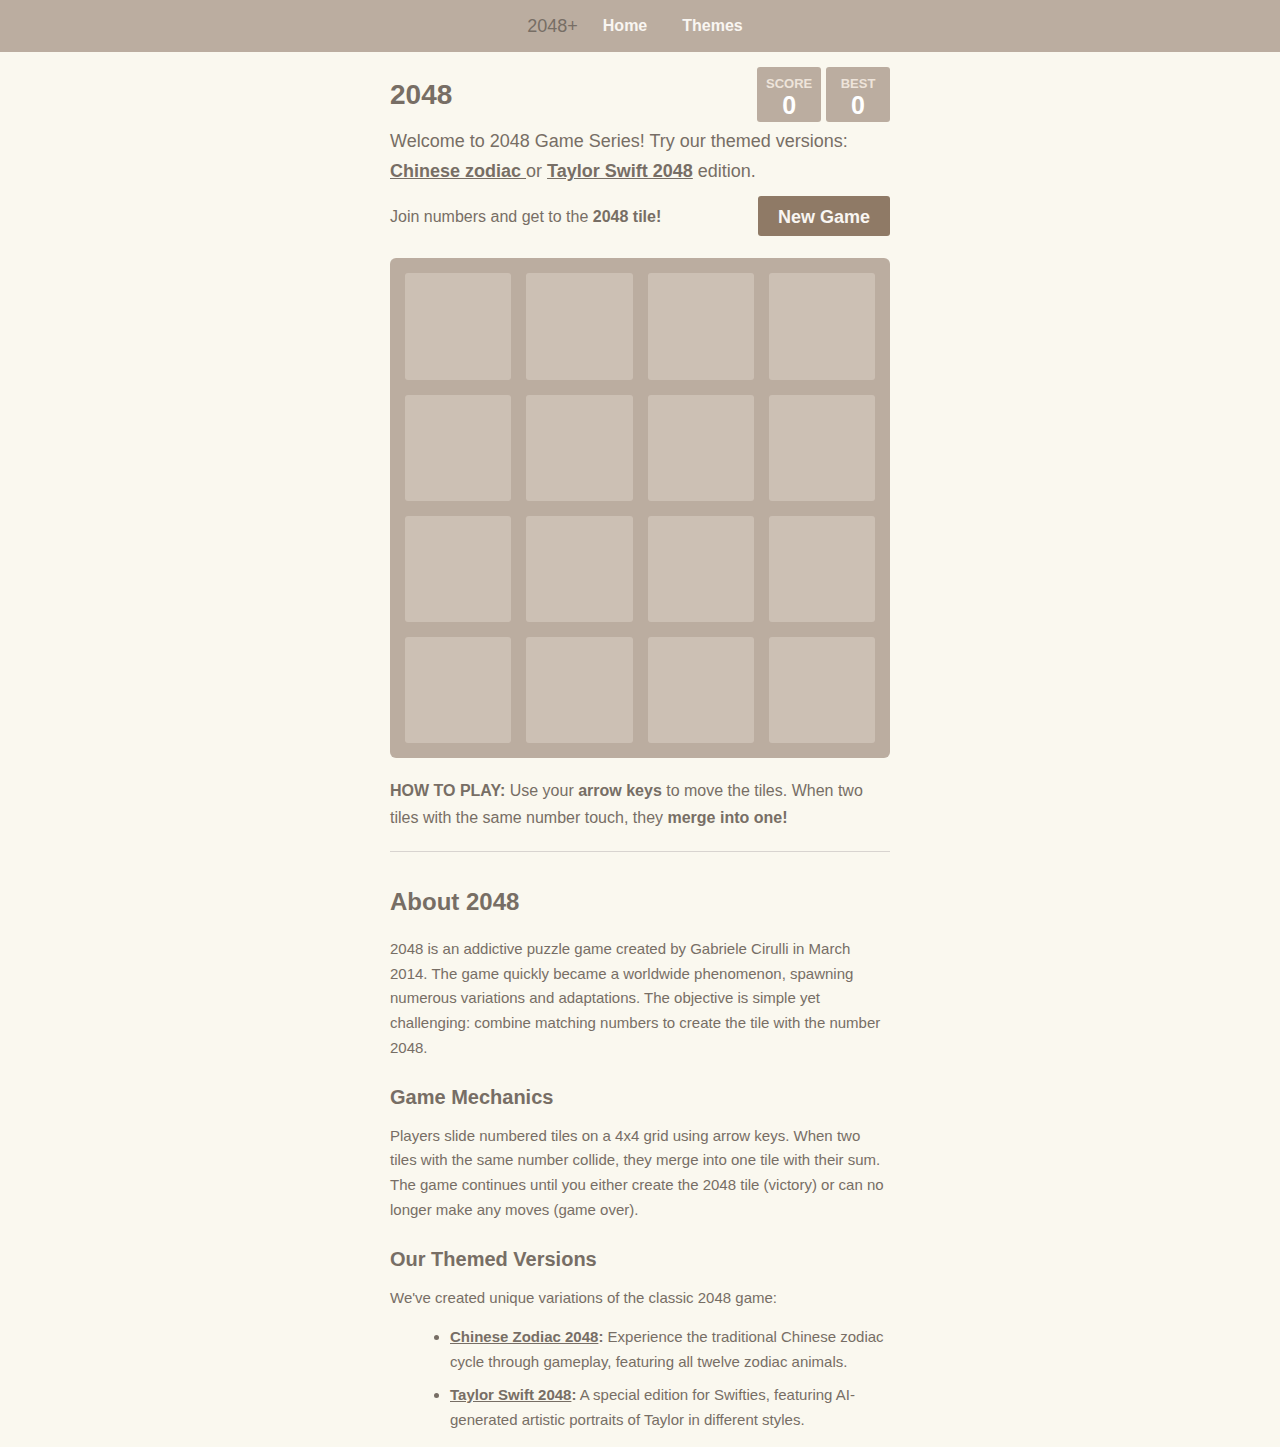
==== commit 81a1312f: "update" ====
--- a/index.html
+++ b/index.html
@@ -65,7 +65,7 @@
             <i class="fab fa-twitter"></i> Share on Twitter
           </a>
           <a href="#" class="xiaohongshu-share" onclick="shareOnXiaohongshu()">
-            <i class="fas fa-heart"></i> Share on 小红书
+            <i class="fas fa-heart"></i> Share on Little Red Book
           </a>
         </div>
         <div class="lower">
--- a/themes/common.css
+++ b/themes/common.css
@@ -11,15 +11,17 @@
   margin-bottom: 15px;
   position: relative;
   z-index: 90;
+  display: flex;
+  justify-content: center;
+  align-items: center;
 }
 
 .nav-menu {
   max-width: 500px;
-  margin: 0 auto;
   display: flex;
   justify-content: center;
   gap: 15px;
-  position: relative;
+  align-items: center;
 }
 
 .nav-item {
@@ -29,6 +31,8 @@
   font-weight: bold;
   font-size: 16px;
   padding: 5px 10px;
+  height: 32px;
+  line-height: 32px;
 }
 
 .dropdown-content {
@@ -306,9 +310,9 @@
   left: 15px;
   color: #f9f6f2;
   font-weight: bold;
-  font-size: 20px;
+  font-size: 24px;
+  height: 32px;
   line-height: 32px;
-  cursor: pointer;
 }
 
 @media screen and (max-width: 520px) {
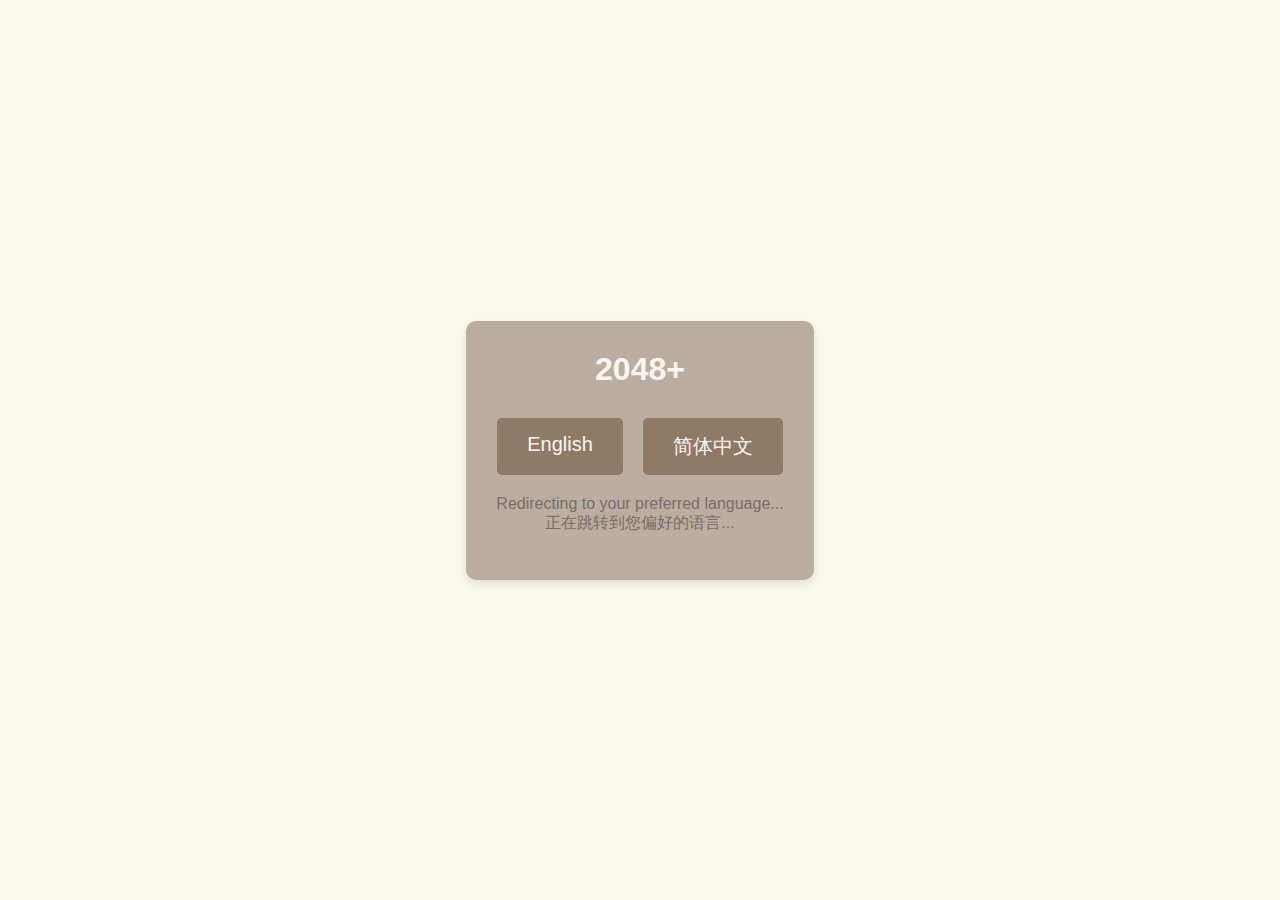
==== commit 5c5efdf3: "add all" ====
--- a/index.html
+++ b/index.html
@@ -2,167 +2,101 @@
 <html>
 <head>
   <meta charset="utf-8">
-  <title>2048 Game Series | 2048 Fun Games</title>
-  <meta name="description" content="Play the 2048 game series! Try our themed versions: Chinese zodiac 2048 or Taylor Swift 2048.">
-  <link href="themes/common.css" rel="stylesheet" type="text/css">
-  <link href="style/main.css" rel="stylesheet" type="text/css">
- 
-  <link rel="apple-touch-icon" href="meta/apple-touch-icon.png">
-  <link rel="apple-touch-startup-image" href="meta/apple-touch-startup-image-640x1096.png" media="(device-width: 320px) and (device-height: 568px) and (-webkit-device-pixel-ratio: 2)"> <!-- iPhone 5+ -->
-  <link rel="apple-touch-startup-image" href="meta/apple-touch-startup-image-640x920.png"  media="(device-width: 320px) and (device-height: 480px) and (-webkit-device-pixel-ratio: 2)"> <!-- iPhone, retina -->
-  <meta name="apple-mobile-web-app-capable" content="yes">
-  <meta name="apple-mobile-web-app-status-bar-style" content="black">
+  <title>2048 Game Series | Choose Language | 选择语言</title>
+  <meta name="description" content="Play the 2048 game series in your preferred language! | 使用您偏好的语言玩2048游戏系列！">
+  <style>
+    body {
+      font-family: -apple-system, BlinkMacSystemFont, "Segoe UI", Roboto, Arial, sans-serif;
+      background-color: #faf8ef;
+      margin: 0;
+      padding: 0;
+      display: flex;
+      justify-content: center;
+      align-items: center;
+      min-height: 100vh;
+      text-align: center;
+    }
+    .container {
+      background-color: #bbada0;
+      padding: 30px;
+      border-radius: 10px;
+      box-shadow: 0 4px 8px rgba(0,0,0,0.1);
+    }
+    h1 {
+      color: #f9f6f2;
+      margin: 0 0 30px 0;
+      font-size: 32px;
+    }
+    .language-buttons {
+      display: flex;
+      gap: 20px;
+      justify-content: center;
+    }
+    .language-button {
+      background-color: #8f7a66;
+      color: #f9f6f2;
+      border: none;
+      padding: 15px 30px;
+      font-size: 20px;
+      border-radius: 5px;
+      cursor: pointer;
+      text-decoration: none;
+      transition: background-color 0.2s;
+    }
+    .language-button:hover {
+      background-color: #776e65;
+    }
+    .loading {
+      color: #776e65;
+      margin-top: 20px;
+      font-size: 16px;
+    }
+  </style>
+  <script>
+    function getPreferredLanguage() {
+      // 获取浏览器语言设置
+      const lang = navigator.language || navigator.userLanguage;
+      
+      // 获取语言代码的前两个字符
+      const browserLang = lang.toLowerCase().slice(0, 2);
+      
+      // 如果是中文，返回 'cn'
+      if (browserLang === 'zh') {
+        return 'cn';
+      }
+      
+      // 默认返回英文
+      return 'en';
+    }
 
-  <meta name="HandheldFriendly" content="True">
-  <meta name="MobileOptimized" content="320">
-  <meta name="viewport" content="width=device-width, target-densitydpi=160dpi, initial-scale=1.0, maximum-scale=1, user-scalable=no, minimal-ui">
-  <link rel="icon" type="image/x-icon" href="favicon-16x16.ico">
-  <link rel="shortcut icon" type="image/x-icon" href="favicon-16x16.ico">
-  <link rel="stylesheet" href="https://cdnjs.cloudflare.com/ajax/libs/font-awesome/5.15.4/css/all.min.css">
+    // 页面加载完成后执行重定向
+    window.addEventListener('load', function() {
+      const lang = getPreferredLanguage();
+      // 显示加载提示
+      document.getElementById('loading').style.display = 'block';
+      // 延迟一秒执行重定向，让用户有机会看到语言选择界面
+      setTimeout(function() {
+        window.location.href = '/' + lang + '/index.html';
+      }, 1000);
+    });
+  </script>
 </head>
 <body>
-  <div class="nav-container">
-    <div class="nav-menu">
-      <div class="site-title">2048+</div>
-      <div class="nav-item">
-        <a href="index.html" style="color: #f9f6f2; text-decoration: none; display: block;">Home</a>
-      </div>
-      <div class="nav-item">
-        Themes
-        <div class="dropdown-content">
-          <a href="themes/zodiac.html">Chinese Zodiac</a>
-          <a href="themes/taylorSwift.html">Taylor Swift</a>
-        </div>
-      </div>
+  <div class="container">
+    <h1>2048+</h1>
+    <div class="language-buttons">
+      <a href="/en/index.html" class="language-button">English</a>
+      <a href="/cn/index.html" class="language-button">简体中文</a>
     </div>
+    <p id="loading" class="loading" style="display: none;">
+      Redirecting to your preferred language... <br>
+      正在跳转到您偏好的语言...
+    </p>
   </div>
-
-  <div class="container">
-    <div class="heading">
-      <h1 class="title">2048</h1>
-      <div class="scores-container">
-        <div class="score-container">0</div>
-        <div class="best-container">0</div>
-      </div>
-    </div>
-
-    <p class="theme-intro">
-      Welcome to 2048 Game Series! Try our themed versions: 
-      <a href="themes/zodiac.html">Chinese zodiac </a> or 
-      <a href="themes/taylorSwift.html">Taylor Swift 2048</a> edition.
-    </p>
-
-    <div class="above-game">
-      <p class="game-intro">Join numbers and get to the <strong>2048 tile!</strong></p>
-      <a class="restart-button">New Game</a>
-    </div>
-
-    <div class="game-container">
-      <div class="game-message">
-        <p></p>
-        <div class="social-sharing">
-          <a href="#" class="twitter-share" onclick="shareOnTwitter()">
-            <i class="fab fa-twitter"></i> Share on Twitter
-          </a>
-          <a href="#" class="xiaohongshu-share" onclick="shareOnXiaohongshu()">
-            <i class="fas fa-heart"></i> Share on Little Red Book
-          </a>
-        </div>
-        <div class="lower">
-          <a class="keep-playing-button">Keep going</a>
-          <a class="retry-button">Try again</a>
-        </div>
-      </div>
-
-      <div class="grid-container">
-        <div class="grid-row">
-          <div class="grid-cell"></div>
-          <div class="grid-cell"></div>
-          <div class="grid-cell"></div>
-          <div class="grid-cell"></div>
-        </div>
-        <div class="grid-row">
-          <div class="grid-cell"></div>
-          <div class="grid-cell"></div>
-          <div class="grid-cell"></div>
-          <div class="grid-cell"></div>
-        </div>
-        <div class="grid-row">
-          <div class="grid-cell"></div>
-          <div class="grid-cell"></div>
-          <div class="grid-cell"></div>
-          <div class="grid-cell"></div>
-        </div>
-        <div class="grid-row">
-          <div class="grid-cell"></div>
-          <div class="grid-cell"></div>
-          <div class="grid-cell"></div>
-          <div class="grid-cell"></div>
-        </div>
-      </div>
-
-      <div class="tile-container">
-
-      </div>
-    </div>
-
-    <p class="game-explanation">
-      <strong class="important">How to play:</strong> Use your <strong>arrow keys</strong> to move the tiles. When two tiles with the same number touch, they <strong>merge into one!</strong>
-    </p>
-    <hr>
-    <div class="game-description">
-      <h2>About 2048</h2>
-      <p>2048 is an addictive puzzle game created by Gabriele Cirulli in March 2014. The game quickly became a worldwide phenomenon, 
-      spawning numerous variations and adaptations. The objective is simple yet challenging: combine matching numbers to create the tile with the number 2048.</p>
-      
-      <h3>Game Mechanics</h3>
-      <p>Players slide numbered tiles on a 4x4 grid using arrow keys. When two tiles with the same number collide, they merge into one tile with their sum. 
-      The game continues until you either create the 2048 tile (victory) or can no longer make any moves (game over).</p>
-      
-      <h3>Our Themed Versions</h3>
-      <p>We've created unique variations of the classic 2048 game:</p>
-      <ul>
-        <li><strong><a href="themes/zodiac.html">Chinese Zodiac 2048</a>:</strong> Experience the traditional Chinese zodiac cycle through gameplay, featuring all twelve zodiac animals.</li>
-        <li><strong><a href="themes/taylorSwift.html">Taylor Swift 2048</a>:</strong> A special edition for Swifties, featuring AI-generated artistic portraits of Taylor in different styles.</li>
-      </ul>
-    </div>
-  </div>
-
-  <script src="js/bind_polyfill.js"></script>
-  <script src="js/classlist_polyfill.js"></script>
-  <script src="js/animframe_polyfill.js"></script>
-  <script src="js/keyboard_input_manager.js"></script>
-  <script src="js/html_actuator.js"></script>
-  <script src="js/grid.js"></script>
-  <script src="js/tile.js"></script>
-  <script src="js/local_storage_manager.js"></script>
-  <script src="js/game_manager.js"></script>
-  <script src="js/application.js"></script>
-  <script>
-    function shareOnTwitter() {
-      const text = "I just played 2048 Game! Check it out!";
-      const url = window.location.href;
-      window.open(`https://twitter.com/intent/tweet?text=${encodeURIComponent(text)}&url=${encodeURIComponent(url)}`, '_blank');
-    }
-
-    function shareOnXiaohongshu() {
-      // 小红书分享
-      const text = "I just played 2048 Game! Check it out: " + window.location.href;
-      navigator.clipboard.writeText(text).then(() => {
-        alert("Link copied! You can now paste it on Xiaohongshu.");
-      });
-    }
-  </script>
-  <div style="display: none;">
-    <!-- Google tag (gtag.js) -->
-    <script async src="https://www.googletagmanager.com/gtag/js?id=G-PC9T8W1TWM"></script>
-    <script>
-      window.dataLayer = window.dataLayer || [];
-      function gtag(){dataLayer.push(arguments);}
-      gtag('js', new Date());
-
-      gtag('config', 'G-PC9T8W1TWM');
-    </script>
-  </div>
+  <noscript>
+    <style>
+      #loading { display: none !important; }
+    </style>
+  </noscript>
 </body>
 </html>
